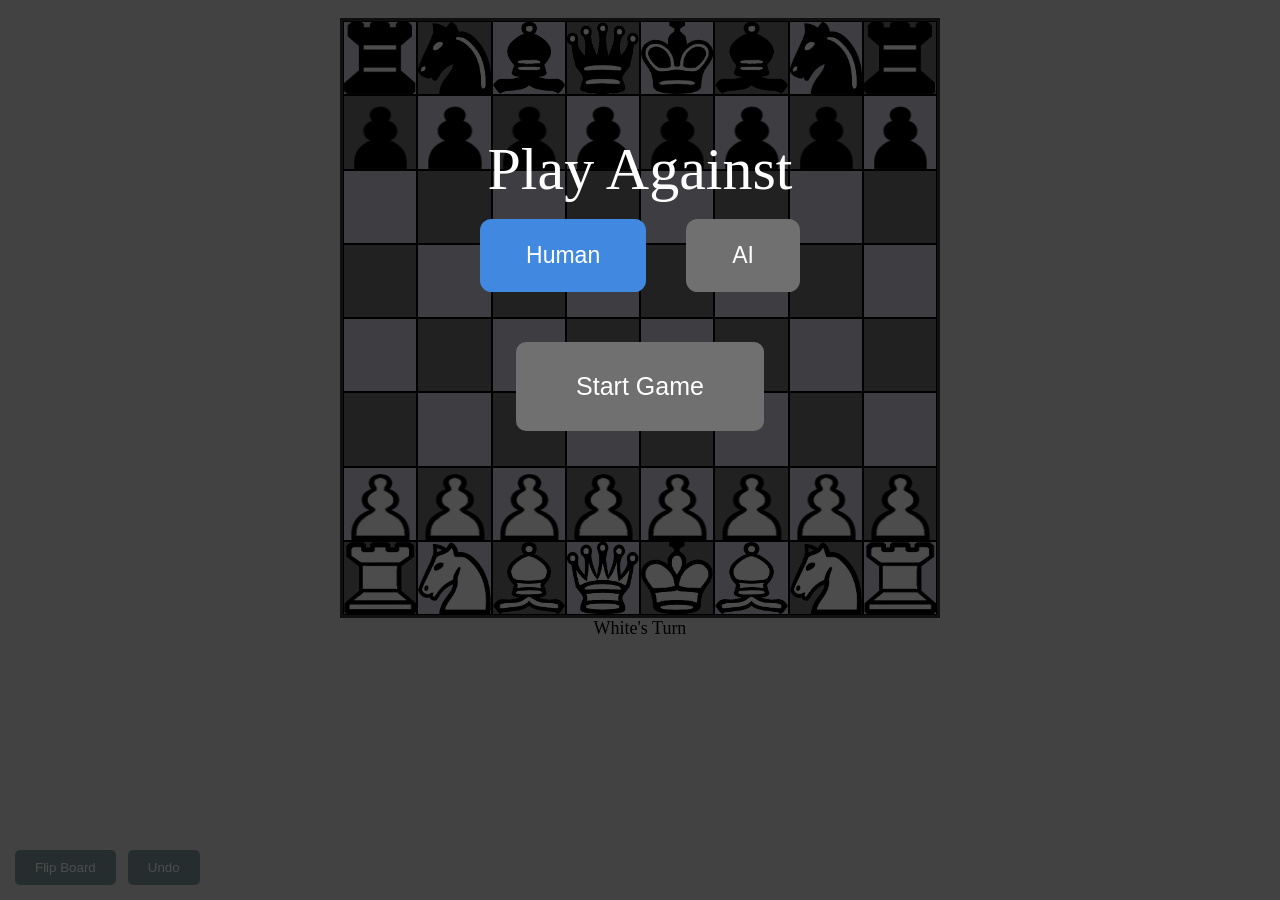
==== index.html @ 59029199 "add: chess index.html" ====
<!DOCTYPE html>
<html>
<head>
	<title>Chess Game</title>
	<link rel="stylesheet" type="text/css" href="chess.css">
    <meta name="viewport" content="width=device-width, initial-scale=1" />
	<meta property="og:image" content="img/share.jpeg" />
	<meta property="og:description" content="A complete well automated chess game made by JavaScript that contains AI. Check it out. I hope you like it." />
	<meta name="author" content="Ahmed Alkholy">
	<link rel="icon" type="image/x-icon" href="favicon.ico">
</head>
<body>

<div id="startscene" class="scene show">
	<div class="scene-content" style="margin-top: 15vh;">
		<div style="margin-bottom: 50px;">
			<h2>Play Against</h2>
			<input type="radio" name="oponent" id="humanOponent" value="human" onchange="changeColorSelect()" checked>
			<label for="humanOponent">Human</label>
			&ensp;
			<input type="radio" name="oponent" id="aiOponent" value="ai" onchange="changeColorSelect()">
			<label for="aiOponent">AI</label>
		</div>
		
		<div class="select-color-container" style="margin-bottom: 50px;display: none;">
			<h2>Select Your Color</h2>
			<input type="radio" name="human_color" id="humanColorWhite" value="white" checked>
			<label for="humanColorWhite">White</label>
			&ensp;
			<input type="radio" name="human_color" id="humanColorBlack" value="black">
			<label for="humanColorBlack">Black</label>
		</div>

		<div class="select-ai-level-container" style="margin-bottom: 50px;display: none;">
			<h2>Select AI Difficulty</h2>
			<input type="radio" name="ai_level" id="aiLevelDumb" value="dumb" checked>
			<label for="aiLevelDumb">Dumb</label>
			&ensp;
			<input type="radio" name="ai_level" id="aiLevelMedium" value="medium">
			<label for="aiLevelMedium">Medium</label>
			&ensp;
			<input type="radio" name="ai_level" id="aiLevelHard" value="hard">
			<label for="aiLevelHard">Hard</label>
		</div>

		<div class="start-game-container">
			<button class="button button-big" onclick="startNewGame()">Start Game</button>
		</div>
	</div>
	<div class="overlay"></div>
</div>

<div id="endscene" class="scene">
	<p class="scene-content winning-sign"></p>
	<div class="overlay"></div>
</div>
	
<br>
	<div class="board-container">

		<div id="board">
			<div id="final" class="odd">
				<div id="81" class="square" data-square="8-a">
					<img class="piece rook" id="blackRook1" src="img/black-rook.webp">
				</div>
				<div id="82" class="square" data-square="8-b">
					<img class="piece knight" id="blackKnight1" src="img/black-knight.webp">
				</div>
				<div id="83" class="square" data-square="8-c">
					<img class="piece bishop" id="blackBishop1" data-color="black" src="img/black-bishop.webp">
				</div>
				<div id="84" class="square" data-square="8-d">
					<img class="piece bking" id="blackQueen" data-color="black" src="img/black-queen.webp">
				</div>
				<div id="85" class="square" data-square="8-e">
					<img class="piece bking" id="blackKing" data-color="black" src="img/black-king.webp">
				</div>
				<div id="86" class="square" data-square="8-f">
					<img class="piece bishop" id="blackBishop2" data-color="black" src="img/black-bishop.webp">
				</div>
				<div id="87" class="square" data-square="8-g">
					<img class="piece bking" id="blackKnight2" data-color="black" src="img/black-knight.webp">
				</div>
				<div id="88" class="square" data-square="8-h">
					<img class="piece rook" id="blackRook2" src="img/black-rook.webp">
				</div>
			</div>
			<div class="even">
				<div id="71" class="square" data-square="7-a">
					<img class="piece pawn" id="blackPawn1" src="img/black-pawn.webp">
				</div>
				<div id="72" class="square" data-square="7-b">
					<img class="piece pawn" id="blackPawn2" src="img/black-pawn.webp">
				</div>
				<div id="73" class="square" data-square="7-c">
					<img class="piece pawn" id="blackPawn3" src="img/black-pawn.webp">
				</div>
				<div id="74" class="square" data-square="7-d">
					<img class="piece pawn" id="blackPawn4" src="img/black-pawn.webp">
				</div>
				<div id="75" class="square" data-square="7-e">
					<img class="piece pawn" id="blackPawn5" src="img/black-pawn.webp">
				</div>
				<div id="76" class="square" data-square="7-f">
					<img class="piece pawn" id="blackPawn6" src="img/black-pawn.webp">
				</div>
				<div id="77" class="square" data-square="7-g">
					<img class="piece pawn" id="blackPawn7" src="img/black-pawn.webp">
				</div>
				<div id="78" class="square" data-square="7-h">
					<img class="piece pawn" id="blackPawn8" src="img/black-pawn.webp">
				</div>
			</div>
			<div class="odd">
				<div id="61" class="square" data-square="6-a"></div>
				<div id="62" class="square" data-square="6-b"></div>
				<div id="63" class="square" data-square="6-c"></div>
				<div id="64" class="square" data-square="6-d"></div>
				<div id="65" class="square" data-square="6-e"></div>
				<div id="66" class="square" data-square="6-f"></div>
				<div id="67" class="square" data-square="6-g"></div>
				<div id="68" class="square" data-square="6-h"></div>
			</div>
			<div class="even">
				<div id="51" class="square" data-square="5-a"></div>
				<div id="52" class="square" data-square="5-b"></div>
				<div id="53" class="square" data-square="5-c"></div>
				<div id="54" class="square" data-square="5-d"></div>
				<div id="55" class="square" data-square="5-e"></div>
				<div id="56" class="square" data-square="5-f"></div>
				<div id="57" class="square" data-square="5-g"></div>
				<div id="58" class="square" data-square="5-h"></div>
			</div>
			<div class="odd">
				<div id="41" class="square" data-square="4-a"></div>
				<div id="42" class="square" data-square="4-b"></div>
				<div id="43" class="square" data-square="4-c"></div>
				<div id="44" class="square" data-square="4-d"></div>
				<div id="45" class="square" data-square="4-e"></div>
				<div id="46" class="square" data-square="4-f"></div>
				<div id="47" class="square" data-square="4-g"></div>
				<div id="48" class="square" data-square="4-h"></div>
			</div>
			<div class="even">
				<div id="31" class="square" data-square="3-a"></div>
				<div id="32" class="square" data-square="3-b"></div>
				<div id="33" class="square" data-square="3-c"></div>
				<div id="34" class="square" data-square="3-d"></div>
				<div id="35" class="square" data-square="3-e"></div>
				<div id="36" class="square" data-square="3-f"></div>
				<div id="37" class="square" data-square="3-g"></div>
				<div id="38" class="square" data-square="3-h"></div>
			</div>
			<div class="odd">
				<div class="square white" id="21" data-square="2-a">
					<img class="piece pawn" id="whitePawn1" src="img/white-pawn.webp">
				</div>
				<div class="square white" id="22" data-square="2-b">
					<img class="piece pawn" id="whitePawn2" src="img/white-pawn.webp">
				</div>
				<div class="square white" id="23" data-square="2-c">
					<img class="piece pawn" id="whitePawn3" src="img/white-pawn.webp">
				</div>
				<div class="square white" id="24" data-square="2-d">
					<img class="piece pawn" id="whitePawn4" src="img/white-pawn.webp">
				</div>
				<div class="square white" id="25" class="square" data-square="2-e">
					<img class="piece pawn" id="whitePawn5" src="img/white-pawn.webp">
				</div>
				<div class="square white" id="26" data-square="2-f">
					<img class="piece pawn" id="whitePawn6" src="img/white-pawn.webp">
				</div>
				<div class="square white" id="27" data-square="2-g">
					<img class="piece pawn" id="whitePawn7" src="img/white-pawn.webp">
				</div>
				<div class="square white" id="28" data-square="2-h">
					<img class="piece pawn" id="whitePawn8" src="img/white-pawn.webp">
				</div>
			</div>
			<div class="even">
				<div id="11" class="square white" data-square="1-a">
					<img class="piece rook" id="whiteRook1" src="img/white-rook.webp">
				</div>
				<div id="12" class="square white" data-square="1-b">
					<img class="piece knight" id="whiteKnight1" src="img/white-knight.webp">
				</div>
				<div id="13" class="square white" data-square="1-c">
					<img class="piece bishop" id="whiteBishop1" data-color="white" src="img/white-bishop.webp">
				</div>
				<div id="14" class="square white" data-square="1-d">
					<img class="piece queen" id="whiteQueen" src="img/white-queen.webp">
				</div>
				<div id="15" class="square white" data-square="1-e">
					<img class="piece wking" src="img/white-king.webp" class="white" id="whiteKing">
				</div>
				<div id="16" class="square white" data-square="1-f">
					<img class="piece knight" id="whiteBishop2" src="img/white-bishop.webp">
				</div>
				<div id="17" class="square white" data-square="1-g">
					<img class="piece knight" id="whiteKnight2" src="img/white-knight.webp">
				</div>
				<div id="18" class="square white" data-square="1-h">
					<img class="piece rook" id="whiteRook2" src="img/white-rook.webp">
				</div>
			</div>
		</div>

		<p id="turn">White's Turn</p>
		<p id="checkWarning"></p>

		<div class="semataries">
			<div id="whiteSematary" class="sematary">
				<div class="pawn"></div>
				<div class="knight"></div>
				<div class="bishop"></div>
				<div class="rook"></div>
				<div class="queen"></div>
			</div>
	
			<div id="blackSematary" class="sematary">
				<div class="pawn"></div>
				<div class="knight"></div>
				<div class="bishop"></div>
				<div class="rook"></div>
				<div class="queen"></div>
			</div>
		</div>

	</div>

<div style="position:absolute;left:15px;bottom:15px;">
	<button class="flip-board" onclick="boardAnimate()">Flip Board</button>
	<button class="flip-board" id="undoButton" onclick="undoMove()">Undo</button>
</div>

<script type="text/javascript" src="piece.js"></script>
<script type="text/javascript" src="History.js"></script>
<script type="text/javascript" src="Game.js"></script>
<script type="text/javascript" src="SimulationGame.js"></script>
<script type="text/javascript" src="ai.js"></script>
<script type="text/javascript" src="Board.js"></script>

<script type="text/javascript">
	const boardAnimate = () => {
		const board = document.getElementById('board');
		const elements = board.getElementsByClassName('piece');
		if (board.classList.contains('animate')) {
			board.classList.remove('animate');
			board.classList.add('animate-backward');
			for (element of elements) {
				element.classList.remove('forward');
				element.classList.add('backward');
			}
		}
		else{
			board.classList.remove('animate-backward');
			board.classList.add('animate');
			for (element of elements) {
				element.classList.remove('backward');
				element.classList.add('forward');
			}
		}	
	}
</script>

<script>
	const changeColorSelect = () => {
		const playAgainst = document.querySelector('input[name="oponent"]:checked').value;
		if (playAgainst === 'ai') {
			showColorSelect();
			showAiLevelSelect();
		}
		else {
			hideColorSelect();
			hideAiLevelSelect();
		}		
	}

	changeColorSelect();
</script>

</body>
</html>
---- chess.css ----
*{
	margin: 0;
	padding: 0;
}
body{
	background: #ddd;
}
.board-container {
	width: 600px;
	max-width: 90%;
    justify-content: center;
	margin:auto;
	position:relative;
}
.semataries {
	width: 100%;
	margin:auto;
	display: flex;
    justify-content: center;
}
.sematary {
	width: 50%;
}
#blackSematary {
	text-align: right;
}
#board{
	aspect-ratio: 1 / 1;
	margin: auto;
	border:3px #333 solid;
}
#board div div{
	float: left;
    width: calc(100% / 8);
	aspect-ratio: 1 / 1;
	box-sizing: border-box;
	border: #000 solid .01cm;
}

#board .even div:nth-child(even){
	background: #ccd;
}

#board .even div:nth-child(odd){
	background: rgb(112,112,112);/*621700*/
}

#board .odd div:nth-child(even){
	background: rgb(112,112,112);/*621700*/
}

#board .odd div:nth-child(odd){
	background: #ccd;
}

.animate{
	animation: rotateBoard 1s ease-out;
	animation-fill-mode: both;
}
@keyframes rotateBoard { 
  0% {
    transform: rotateZ(0);
  }
  100%{
  	transform: rotateZ(-180deg);
  }

}
.forward{
	transform: rotateZ(-180deg);
}
.backward{
	transform: rotateZ(0);
}
.animate-backward{
	animation: rotateBoardBackward 1s ease-out;
	animation-fill-mode: both;
}
@keyframes rotateBoardBackward { 
  0% {
    transform: rotateZ(-180deg);
  }
  100%{
  	transform: rotateZ(0);
  }

}
img.piece{
	width: 100%;
	height: 100%;
	float: left;
}
.allowed{
	opacity: .8;
	background: radial-gradient(#333,#222 )!important;
	/*-webkit-box-shadow: inset 1px -4px 92px 0px rgba(0,0,0,0.75);
	-moz-box-shadow: inset 1px -4px 92px 0px rgba(0,0,0,0.75);
	box-shadow: inset 1px -4px 92px 0px rgba(0,0,0,0.75);*/
	border:1px solid black !important;
}
.last-move {
	background: #30b030 !important;
}
.clicked-square{
	background: radial-gradient(#333,#222 )!important;
	border:1px solid black !important;
}
.sematary img {
	transform: rotateZ(0);
	width: 1.8rem;
	height: 1.8rem;
}
#blackSematary div{
	overflow-y: auto;
	margin-bottom: 2px;
}
.scene{
	position: relative;
	opacity: 0;
	display: none;
	z-index: 1;
}
.overlay{
	position: fixed;
	width: 100%;
	height: 100%;
	background: #000;
	opacity: .7;
	z-index: 1;
}
.scene .scene-content{
	position: fixed;
	color:#fff;
	z-index: 2;
	width: 100%;
    text-align: center;
    margin-top: 40vh;
    font-size: 40px;
	height: 100vh;
}

.scene-content h2 {
	font-weight: 500;
	margin-bottom: 15px;
}

@media screen and (max-width: 600px) {
	.scene-content h2 {
		font-size: 2rem;
	}
}

.show{
	display: block !important;
	animation: showMessage 1s ease-out;
	animation-fill-mode: both;
}

.hidden {
	display: none;
}

@keyframes showMessage { 
  0% {
  	opacity: 0;
  }
  100%{
  	opacity: 1;
  }

}
#turn{
	text-align: center;
	font-size: 18px;
}
#checkWarning {
	text-align: center;
	font-size: 16px;
	font-weight: 600;
	min-height: 24px;
	color: #9b1c1c;
}
.winning-sign:first-letter{
	text-transform: uppercase;
}

.flip-board{
	padding: 10px 20px;
    border-radius: 5px !important;
    outline: 0;
    background: #7f979e;
    color: white;
    border: 0;
}

#undoButton {
	margin-left: 8px;
}


input[type="radio"] {
	display: none;
}
label {
	background-color: rgb(112,112,112);
	position: relative;
	font-family: "Poppins", sans-serif;
	cursor: pointer;
	display: inline-flex;
	align-items: center;
	gap: 0.8em;
	padding: 1em 2em;
	border-radius: 0.5em;
	font-size: 23px;
}

input[type="radio"]:checked + label {
	background-color: #4189e0;
	color: #ffffff;
}

.button {
	background-color: rgb(112,112,112);
	border-radius: 10px;
	border: none;
	color: white;
	padding: 20px 40px;
	text-align: center;
	text-decoration: none;
	display: inline-block;
	font-size: 20px;
	cursor: pointer;
}

.button:hover, label:hover {
	background-color: rgb(160, 160, 160);
}

.button-big {
	padding: 30px 60px;
	font-size: 25px;
}
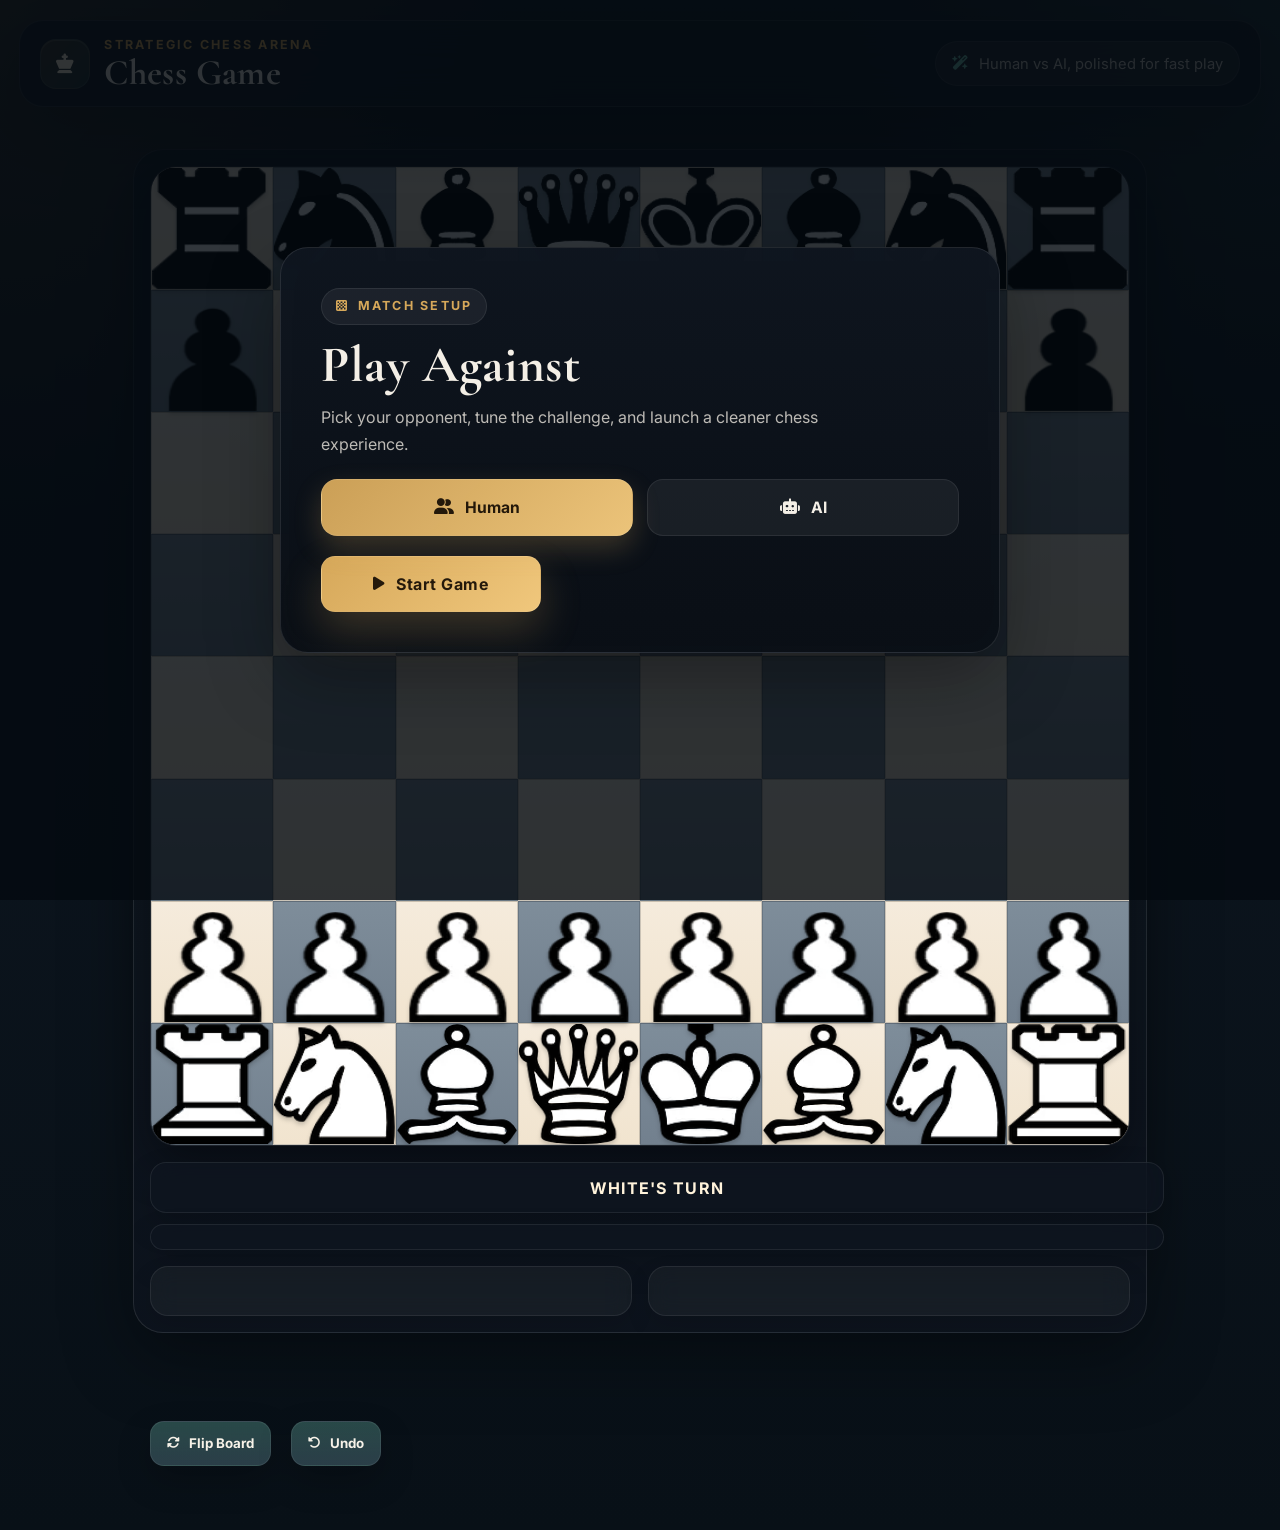
==== commit 0a1e6441: "did chnages in this repo see in code_explanation.,d file" ====
--- a/index.html
+++ b/index.html
@@ -2,8 +2,13 @@
 <html>
 <head>
 	<title>Chess Game</title>
+	<link rel="preconnect" href="https://fonts.googleapis.com">
+	<link rel="preconnect" href="https://fonts.gstatic.com" crossorigin>
+	<link href="https://fonts.googleapis.com/css2?family=Cormorant+Garamond:wght@600;700&family=Inter:wght@400;500;600;700;800&display=swap" rel="stylesheet">
+	<link rel="stylesheet" href="https://cdnjs.cloudflare.com/ajax/libs/font-awesome/6.5.2/css/all.min.css" crossorigin="anonymous" referrerpolicy="no-referrer">
 	<link rel="stylesheet" type="text/css" href="chess.css">
     <meta name="viewport" content="width=device-width, initial-scale=1" />
+	<meta name="theme-color" content="#0b1117" />
 	<meta property="og:image" content="img/share.jpeg" />
 	<meta property="og:description" content="A complete well automated chess game made by JavaScript that contains AI. Check it out. I hope you like it." />
 	<meta name="author" content="Ahmed Alkholy">
@@ -11,47 +16,77 @@
 </head>
 <body>
 
+<div class="page-bg"></div>
+
+<header class="topbar">
+	<div class="brand-lockup">
+		<div class="brand-mark">
+			<i class="fa-solid fa-chess-king"></i>
+		</div>
+		<div>
+			<p class="eyebrow">Strategic Chess Arena</p>
+			<h1>Chess Game</h1>
+		</div>
+	</div>
+	<div class="topbar-chip">
+		<i class="fa-solid fa-wand-magic-sparkles"></i>
+		<span>Human vs AI, polished for fast play</span>
+	</div>
+</header>
+
 <div id="startscene" class="scene show">
-	<div class="scene-content" style="margin-top: 15vh;">
-		<div style="margin-bottom: 50px;">
+	<div class="scene-content start-panel">
+		<div class="scene-card">
+			<p class="eyebrow scene-kicker"><i class="fa-solid fa-chess-board"></i> Match setup</p>
 			<h2>Play Against</h2>
-			<input type="radio" name="oponent" id="humanOponent" value="human" onchange="changeColorSelect()" checked>
-			<label for="humanOponent">Human</label>
-			&ensp;
-			<input type="radio" name="oponent" id="aiOponent" value="ai" onchange="changeColorSelect()">
-			<label for="aiOponent">AI</label>
-		</div>
-		
-		<div class="select-color-container" style="margin-bottom: 50px;display: none;">
-			<h2>Select Your Color</h2>
-			<input type="radio" name="human_color" id="humanColorWhite" value="white" checked>
-			<label for="humanColorWhite">White</label>
-			&ensp;
-			<input type="radio" name="human_color" id="humanColorBlack" value="black">
-			<label for="humanColorBlack">Black</label>
-		</div>
-
-		<div class="select-ai-level-container" style="margin-bottom: 50px;display: none;">
-			<h2>Select AI Difficulty</h2>
-			<input type="radio" name="ai_level" id="aiLevelDumb" value="dumb" checked>
-			<label for="aiLevelDumb">Dumb</label>
-			&ensp;
-			<input type="radio" name="ai_level" id="aiLevelMedium" value="medium">
-			<label for="aiLevelMedium">Medium</label>
-			&ensp;
-			<input type="radio" name="ai_level" id="aiLevelHard" value="hard">
-			<label for="aiLevelHard">Hard</label>
-		</div>
-
-		<div class="start-game-container">
-			<button class="button button-big" onclick="startNewGame()">Start Game</button>
+			<p class="scene-copy">Pick your opponent, tune the challenge, and launch a cleaner chess experience.</p>
+
+			<div class="choice-group">
+				<input type="radio" name="oponent" id="humanOponent" value="human" onchange="changeColorSelect()" checked>
+				<label for="humanOponent"><i class="fa-solid fa-user-group"></i> Human</label>
+				<input type="radio" name="oponent" id="aiOponent" value="ai" onchange="changeColorSelect()">
+				<label for="aiOponent"><i class="fa-solid fa-robot"></i> AI</label>
+			</div>
+			
+			<div class="select-color-container option-card" style="display: none;">
+				<h2>Select Your Color</h2>
+				<div class="choice-group compact">
+					<input type="radio" name="human_color" id="humanColorWhite" value="white" checked>
+					<label for="humanColorWhite"><i class="fa-regular fa-circle"></i> White</label>
+					<input type="radio" name="human_color" id="humanColorBlack" value="black">
+					<label for="humanColorBlack"><i class="fa-solid fa-circle"></i> Black</label>
+				</div>
+			</div>
+
+			<div class="select-ai-level-container option-card" style="display: none;">
+				<h2>Select AI Difficulty</h2>
+				<div class="choice-group compact difficulty-group">
+					<input type="radio" name="ai_level" id="aiLevelDumb" value="dumb" checked>
+					<label for="aiLevelDumb">Dumb</label>
+					<input type="radio" name="ai_level" id="aiLevelEasy" value="easy">
+					<label for="aiLevelEasy">Easy</label>
+					<input type="radio" name="ai_level" id="aiLevelMedium" value="medium">
+					<label for="aiLevelMedium">Medium</label>
+					<input type="radio" name="ai_level" id="aiLevelHard" value="hard">
+					<label for="aiLevelHard">Hard</label>
+				</div>
+			</div>
+
+			<div class="start-game-container">
+				<button class="button button-big primary-button" onclick="startNewGame()"><i class="fa-solid fa-play"></i><span>Start Game</span></button>
+			</div>
 		</div>
 	</div>
 	<div class="overlay"></div>
 </div>
 
 <div id="endscene" class="scene">
-	<p class="scene-content winning-sign"></p>
+	<div class="scene-content end-panel">
+		<div class="scene-card end-card">
+			<p class="eyebrow scene-kicker"><i class="fa-solid fa-crown"></i> Game complete</p>
+			<p class="winning-sign"></p>
+		</div>
+	</div>
 	<div class="overlay"></div>
 </div>
 	
@@ -228,9 +263,9 @@
 
 	</div>
 
-<div style="position:absolute;left:15px;bottom:15px;">
-	<button class="flip-board" onclick="boardAnimate()">Flip Board</button>
-	<button class="flip-board" id="undoButton" onclick="undoMove()">Undo</button>
+<div class="floating-controls">
+	<button class="flip-board" onclick="boardAnimate()"><i class="fa-solid fa-rotate"></i><span>Flip Board</span></button>
+	<button class="flip-board" id="undoButton" onclick="undoMove()"><i class="fa-solid fa-rotate-left"></i><span>Undo</span></button>
 </div>
 
 <script type="text/javascript" src="piece.js"></script>
--- a/chess.css
+++ b/chess.css
@@ -239,4 +239,524 @@
 .button-big {
 	padding: 30px 60px;
 	font-size: 25px;
+}
+
+:root {
+	--bg-0: #081017;
+	--bg-1: #0f1823;
+	--panel: rgba(15, 22, 32, 0.78);
+	--panel-strong: rgba(18, 27, 38, 0.92);
+	--panel-border: rgba(255, 255, 255, 0.1);
+	--text: #f4efe6;
+	--muted: rgba(244, 239, 230, 0.76);
+	--accent: #d6a85a;
+	--accent-2: #6fc2b0;
+	--board-light: #f1e4cf;
+	--board-dark: #72808e;
+	--danger: #f27d7d;
+	--shadow: 0 24px 70px rgba(0, 0, 0, 0.35);
+}
+
+html {
+	scroll-behavior: smooth;
+}
+
+body {
+	min-height: 100vh;
+	font-family: 'Inter', sans-serif;
+	color: var(--text);
+	background:
+		radial-gradient(circle at top left, rgba(214, 168, 90, 0.16), transparent 26%),
+		radial-gradient(circle at top right, rgba(111, 194, 176, 0.14), transparent 22%),
+		linear-gradient(180deg, var(--bg-1) 0%, var(--bg-0) 100%);
+	position: relative;
+	overflow-x: hidden;
+}
+
+.page-bg {
+	position: fixed;
+	inset: 0;
+	pointer-events: none;
+	background-image:
+		linear-gradient(rgba(255, 255, 255, 0.02) 1px, transparent 1px),
+		linear-gradient(90deg, rgba(255, 255, 255, 0.02) 1px, transparent 1px);
+	background-size: 72px 72px;
+	opacity: 0.5;
+	mask-image: radial-gradient(circle at center, black, transparent 85%);
+}
+
+.topbar {
+	width: min(1200px, calc(100% - 2rem));
+	margin: 1.25rem auto 0;
+	padding: 1rem 1.25rem;
+	display: flex;
+	align-items: center;
+	justify-content: space-between;
+	gap: 1rem;
+	border: 1px solid var(--panel-border);
+	background: var(--panel);
+	backdrop-filter: blur(18px);
+	border-radius: 24px;
+	box-shadow: var(--shadow);
+	position: relative;
+	z-index: 2;
+}
+
+.brand-lockup {
+	display: flex;
+	align-items: center;
+	gap: 0.9rem;
+}
+
+.brand-mark {
+	width: 3rem;
+	height: 3rem;
+	border-radius: 16px;
+	display: grid;
+	place-items: center;
+	background: linear-gradient(135deg, rgba(214, 168, 90, 0.2), rgba(111, 194, 176, 0.16));
+	border: 1px solid rgba(255, 255, 255, 0.08);
+	box-shadow: inset 0 1px 0 rgba(255, 255, 255, 0.12);
+	font-size: 1.25rem;
+	color: #fff3db;
+}
+
+.eyebrow {
+	font-size: 0.78rem;
+	letter-spacing: 0.18em;
+	text-transform: uppercase;
+	color: var(--accent);
+	font-weight: 700;
+	margin-bottom: 0.25rem;
+}
+
+.brand-lockup h1,
+.scene-card h2 {
+	font-family: 'Cormorant Garamond', serif;
+	font-size: clamp(2rem, 4vw, 3.4rem);
+	line-height: 0.95;
+	font-weight: 700;
+	margin: 0;
+	letter-spacing: 0.01em;
+}
+
+.brand-lockup h1 {
+	font-size: clamp(1.9rem, 2.8vw, 2.8rem);
+}
+
+.topbar-chip {
+	display: inline-flex;
+	align-items: center;
+	gap: 0.65rem;
+	padding: 0.8rem 1rem;
+	border-radius: 999px;
+	background: rgba(255, 255, 255, 0.06);
+	border: 1px solid rgba(255, 255, 255, 0.08);
+	color: var(--muted);
+	font-size: 0.92rem;
+	white-space: nowrap;
+}
+
+.topbar-chip i {
+	color: var(--accent-2);
+}
+
+.board-container {
+	width: min(92vw, 980px);
+	max-width: 980px;
+	padding: 1rem;
+	margin: 1.4rem auto 5.5rem;
+	position: relative;
+	border-radius: 30px;
+	border: 1px solid var(--panel-border);
+	background: linear-gradient(180deg, rgba(17, 25, 36, 0.88), rgba(13, 20, 29, 0.96));
+	backdrop-filter: blur(20px);
+	box-shadow: var(--shadow);
+}
+
+#board {
+	border: 1px solid rgba(255, 255, 255, 0.08);
+	border-radius: 26px;
+	overflow: hidden;
+	box-shadow: 0 18px 45px rgba(0, 0, 0, 0.38);
+	background: rgba(0, 0, 0, 0.1);
+}
+
+#board div div {
+	border-color: rgba(11, 17, 23, 0.18);
+}
+
+#board .even div:nth-child(even),
+#board .odd div:nth-child(odd) {
+	background: linear-gradient(180deg, #f5ebdc 0%, var(--board-light) 100%);
+}
+
+#board .even div:nth-child(odd),
+#board .odd div:nth-child(even) {
+	background: linear-gradient(180deg, #7e8d9a 0%, var(--board-dark) 100%);
+}
+
+img.piece {
+	width: 100%;
+	height: 100%;
+	float: left;
+	filter: drop-shadow(0 3px 2px rgba(0, 0, 0, 0.18));
+}
+
+.allowed {
+	opacity: 0.95;
+	background: radial-gradient(circle, rgba(214, 168, 90, 0.4), rgba(214, 168, 90, 0.14)) !important;
+	border: 1px solid rgba(214, 168, 90, 0.68) !important;
+	box-shadow: inset 0 0 0 2px rgba(255, 255, 255, 0.04);
+}
+
+.clicked-square {
+	background: radial-gradient(circle, rgba(111, 194, 176, 0.36), rgba(111, 194, 176, 0.14)) !important;
+	border: 1px solid rgba(111, 194, 176, 0.78) !important;
+}
+
+.last-move {
+	background: linear-gradient(180deg, rgba(214, 168, 90, 0.54), rgba(181, 138, 63, 0.32)) !important;
+}
+
+#turn,
+#checkWarning {
+	width: min(92vw, 980px);
+	margin-left: auto;
+	margin-right: auto;
+	text-align: center;
+	border-radius: 16px;
+	border: 1px solid rgba(255, 255, 255, 0.08);
+	background: rgba(15, 22, 32, 0.72);
+	backdrop-filter: blur(14px);
+	box-shadow: 0 14px 32px rgba(0, 0, 0, 0.16);
+}
+
+#turn {
+	margin-top: 1rem;
+	padding: 0.9rem 1rem;
+	font-size: 1rem;
+	font-weight: 700;
+	letter-spacing: 0.08em;
+	text-transform: uppercase;
+	color: #fff3db;
+}
+
+#checkWarning {
+	margin-top: 0.7rem;
+	padding: 0.75rem 1rem;
+	font-size: 0.95rem;
+	font-weight: 600;
+	color: var(--danger);
+	min-height: 0;
+}
+
+.semataries {
+	width: min(92vw, 980px);
+	margin: 1rem auto 0;
+	gap: 1rem;
+	justify-content: space-between;
+}
+
+.sematary {
+	width: calc(50% - 0.5rem);
+	padding: 0.85rem 1rem;
+	border-radius: 18px;
+	background: rgba(255, 255, 255, 0.04);
+	border: 1px solid rgba(255, 255, 255, 0.08);
+	backdrop-filter: blur(10px);
+	box-shadow: 0 10px 24px rgba(0, 0, 0, 0.12);
+}
+
+.sematary div {
+	margin-bottom: 0.25rem;
+}
+
+.sematary img {
+	width: 1.9rem;
+	height: 1.9rem;
+}
+
+#blackSematary {
+	text-align: right;
+}
+
+#blackSematary div {
+	overflow-y: auto;
+	margin-bottom: 0.25rem;
+}
+
+.floating-controls {
+	position: relative;
+	width: min(92vw, 980px);
+	margin: 1rem auto 4rem;
+	display: flex;
+	flex-wrap: wrap;
+	gap: 0.75rem;
+	z-index: 3;
+}
+
+.flip-board,
+.button,
+.primary-button {
+	border: 0;
+	outline: 0;
+	border-radius: 14px !important;
+	font-family: 'Inter', sans-serif;
+	font-weight: 700;
+	transition: transform 0.2s ease, box-shadow 0.2s ease, background 0.2s ease, color 0.2s ease;
+}
+
+.flip-board {
+	display: inline-flex;
+	align-items: center;
+	gap: 0.55rem;
+	padding: 0.85rem 1rem;
+	color: #f7f2e8;
+	background: linear-gradient(180deg, rgba(111, 194, 176, 0.32), rgba(44, 64, 74, 0.96));
+	border: 1px solid rgba(255, 255, 255, 0.08);
+	box-shadow: 0 14px 34px rgba(0, 0, 0, 0.22);
+	cursor: pointer;
+}
+
+.flip-board:hover,
+.button:hover,
+.primary-button:hover,
+label:hover {
+	transform: translateY(-1px);
+	box-shadow: 0 16px 36px rgba(0, 0, 0, 0.26);
+}
+
+.flip-board i,
+.button i {
+	font-size: 0.95em;
+}
+
+.button {
+	background: linear-gradient(180deg, rgba(214, 168, 90, 0.18), rgba(214, 168, 90, 0.08));
+	color: #fff7eb;
+	padding: 1rem 1.4rem;
+	border: 1px solid rgba(255, 255, 255, 0.08);
+	box-shadow: 0 14px 30px rgba(0, 0, 0, 0.18);
+	cursor: pointer;
+}
+
+.button-big {
+	padding: 1.1rem 1.7rem;
+	font-size: 1rem;
+	letter-spacing: 0.04em;
+}
+
+.primary-button {
+	display: inline-flex;
+	align-items: center;
+	justify-content: center;
+	gap: 0.7rem;
+	padding: 1.05rem 1.6rem;
+	background: linear-gradient(135deg, #d6a85a 0%, #f0c77c 100%);
+	color: #24190b;
+	box-shadow: 0 18px 42px rgba(214, 168, 90, 0.24);
+	min-width: 220px;
+}
+
+.primary-button:hover {
+	color: #1b1307;
+}
+
+.scene {
+	position: fixed;
+	inset: 0;
+	opacity: 0;
+	display: none;
+	z-index: 20;
+}
+
+.overlay {
+	position: fixed;
+	inset: 0;
+	width: 100%;
+	height: 100%;
+	background: rgba(4, 10, 16, 0.82);
+	backdrop-filter: blur(10px);
+	opacity: 1;
+	z-index: 1;
+}
+
+.show {
+	display: flex !important;
+	align-items: center;
+	justify-content: center;
+	animation: showMessage 0.45s ease-out;
+	animation-fill-mode: both;
+}
+
+.scene .scene-content {
+	position: relative;
+	z-index: 2;
+	width: min(92vw, 720px);
+	height: auto;
+	margin: 0;
+	padding: 1.25rem;
+	color: var(--text);
+	text-align: center;
+	font-size: 1rem;
+	line-height: 1.5;
+}
+
+.scene-card {
+	padding: clamp(1.5rem, 4vw, 2.5rem);
+	border-radius: 28px;
+	background: linear-gradient(180deg, rgba(15, 22, 32, 0.95), rgba(10, 15, 22, 0.96));
+	border: 1px solid rgba(255, 255, 255, 0.1);
+	box-shadow: var(--shadow);
+	backdrop-filter: blur(20px);
+	text-align: left;
+	max-width: 100%;
+	margin: 0 auto;
+}
+
+.scene-kicker {
+	display: inline-flex;
+	align-items: center;
+	gap: 0.55rem;
+	padding: 0.5rem 0.85rem;
+	border-radius: 999px;
+	background: rgba(255, 255, 255, 0.06);
+	border: 1px solid rgba(255, 255, 255, 0.08);
+	margin-bottom: 1rem;
+}
+
+.scene-copy {
+	color: var(--muted);
+	max-width: 56ch;
+	line-height: 1.65;
+	margin-top: 0.9rem;
+	margin-bottom: 1.35rem;
+}
+
+.choice-group {
+	display: grid;
+	grid-template-columns: repeat(2, minmax(0, 1fr));
+	gap: 0.9rem;
+	margin: 1.1rem 0 1.25rem;
+}
+
+.choice-group.compact,
+.difficulty-group {
+	grid-template-columns: repeat(2, minmax(0, 1fr));
+}
+
+.option-card {
+	padding: 1rem;
+	border-radius: 20px;
+	background: rgba(255, 255, 255, 0.04);
+	border: 1px solid rgba(255, 255, 255, 0.08);
+	margin-bottom: 1rem;
+}
+
+input[type="radio"] {
+	display: none;
+}
+
+label {
+	background: rgba(255, 255, 255, 0.06);
+	position: relative;
+	font-family: 'Inter', sans-serif;
+	cursor: pointer;
+	display: inline-flex;
+	align-items: center;
+	justify-content: center;
+	gap: 0.7rem;
+	padding: 1rem 1.2rem;
+	border-radius: 16px;
+	font-size: 0.98rem;
+	font-weight: 700;
+	color: var(--text);
+	border: 1px solid rgba(255, 255, 255, 0.08);
+	transition: background 0.2s ease, color 0.2s ease, transform 0.2s ease, box-shadow 0.2s ease;
+}
+
+input[type="radio"]:checked + label {
+	background: linear-gradient(135deg, rgba(214, 168, 90, 0.95), rgba(240, 199, 124, 0.98));
+	color: #23180a;
+	box-shadow: 0 12px 28px rgba(214, 168, 90, 0.24);
+}
+
+.start-game-container {
+	margin-top: 1.25rem;
+	display: flex;
+	justify-content: flex-start;
+}
+
+.end-card {
+	text-align: center;
+	min-height: 260px;
+	display: grid;
+	place-items: center;
+}
+
+.winning-sign {
+	font-family: 'Cormorant Garamond', serif;
+	font-size: clamp(2.2rem, 5vw, 4rem);
+	line-height: 1;
+	font-weight: 700;
+	margin: 0;
+	color: #fff3db;
+}
+
+.winning-sign:first-letter {
+	text-transform: uppercase;
+}
+
+@media screen and (max-width: 920px) {
+	.topbar {
+		flex-direction: column;
+		align-items: flex-start;
+	}
+
+	.board-container,
+	#turn,
+	#checkWarning,
+	.semataries {
+		width: min(94vw, 980px);
+	}
+
+	.choice-group,
+	.choice-group.compact,
+	.difficulty-group {
+		grid-template-columns: 1fr;
+	}
+
+	.start-game-container {
+		justify-content: stretch;
+	}
+
+	.primary-button {
+		width: 100%;
+	}
+
+	.floating-controls {
+		width: min(94vw, 980px);
+		justify-content: flex-start;
+	}
+}
+
+@media screen and (max-width: 600px) {
+	.board-container {
+		padding: 0.75rem;
+		border-radius: 22px;
+	}
+
+	#board {
+		border-radius: 20px;
+	}
+
+	.flip-board {
+		flex: 1 1 0;
+		justify-content: center;
+	}
+
+	label {
+		width: 100%;
+	}
 }
